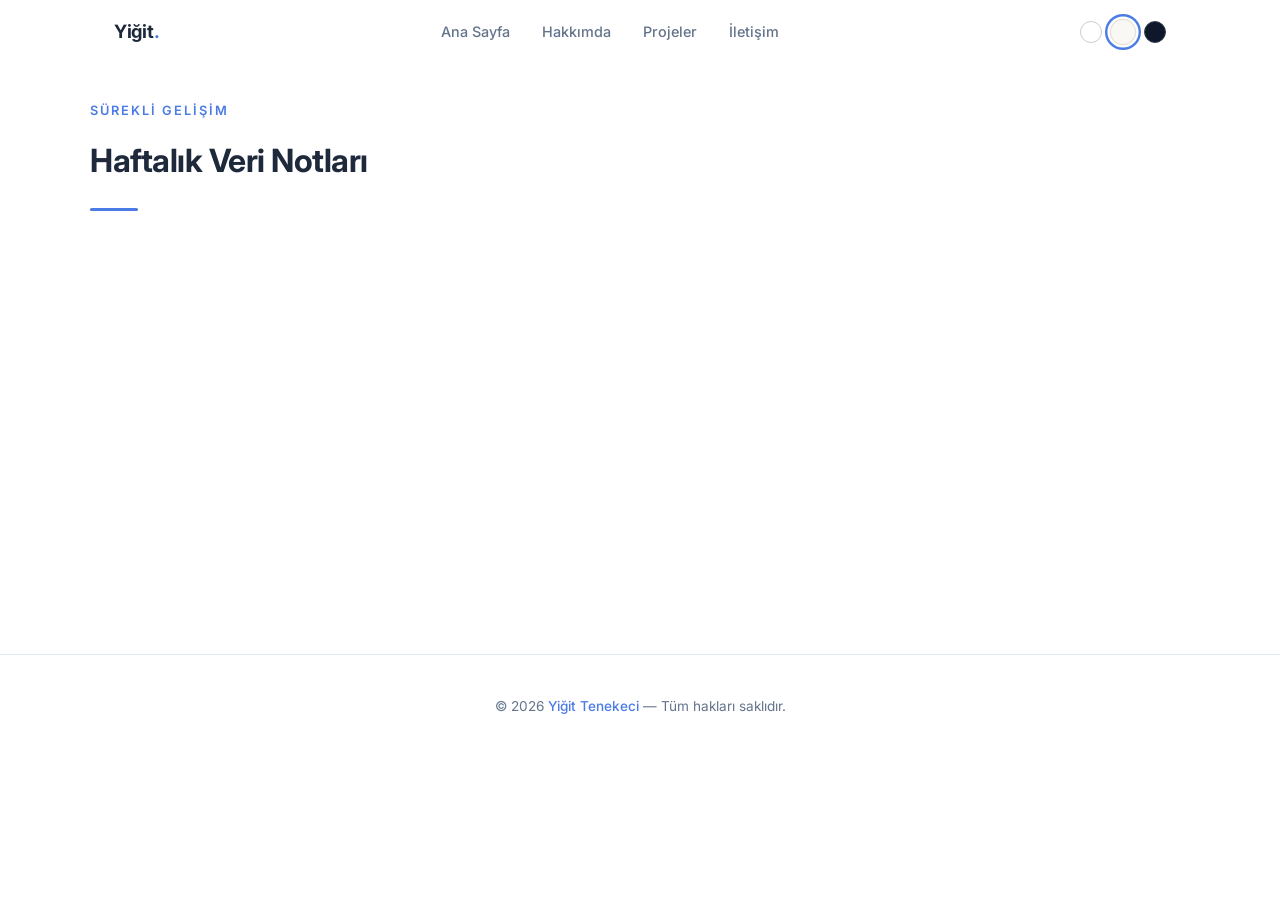
==== blog.html @ 9e3aa066 "feat: implement generic modal for blog posts" ====
<!DOCTYPE html>
<html lang="tr">
<head>
  <meta charset="UTF-8" />
  <meta name="viewport" content="width=device-width, initial-scale=1.0" />
  <title>Blog | Yiğit Tenekeci</title>
  <link rel="stylesheet" href="style.css" />
</head>
<body>
  <nav class="navbar" id="navbar">
    <div class="navbar__inner">
      <a href="index.html" class="navbar__logo">Yiğit<span>.</span></a>
      <ul class="navbar__links" id="nav-links">
        <li><a href="index.html#hero">Ana Sayfa</a></li>
        <li><a href="index.html#about">Hakkımda</a></li>
        <li><a href="index.html#projects">Projeler</a></li>
        <li><a href="index.html#contact">İletişim</a></li>
      </ul>
      <div class="theme-switcher">
        <button class="theme-btn" data-set="light" title="Açık Tema"></button>
        <button class="theme-btn active" data-set="warm" title="Sıcak Tema"></button>
        <button class="theme-btn" data-set="dark" title="Koyu Tema"></button>
      </div>
    </div>
  </nav>

  <section class="section blog" id="blog">
    <div class="section__container">
      <p class="section__label">Sürekli Gelişim</p>
      <h2 class="section__title">Haftalık Veri Notları</h2>
      <div class="section__divider"></div>
      <div class="blog__grid">
        <!-- Blog Post 1 -->
        <article class="blog-card reveal">
          <div class="blog-card__date">21 Nisan 2026</div>
          <h3 class="blog-card__title">Veri Temizliği: Neden Analiz Süresinin %80'ini Alır?</h3>
          <p class="blog-card__desc">Veri biliminde en kritik aşama olan veri temizleme (data cleaning) sürecinin önemi ve dikkat edilmesi gerekenler üzerine kısa bir değerlendirme...</p>
          <a href="javascript:void(0)" class="blog-card__link">Devamını Oku →</a>
        </article>
      </div>
    </div>
  </section>

  <footer class="footer">
    <p class="footer__text">&copy; 2026 <a href="index.html#hero">Yiğit Tenekeci</a> — Tüm hakları saklıdır.</p>
  </footer>

  <script src="script.js"></script>

  <div id="global-modal" class="modal">
    <div class="modal-content">
      <span id="close-modal" class="modal-close">&times;</span>
      <div id="modal-body"></div>
    </div>
  </div>
</body>
</html>
---- style.css ----
/* ============================================
   PORTFOLYO SİTESİ - ANA STİL DOSYASI
   ============================================ */

/* --- Google Fonts --- */
@import url('https://fonts.googleapis.com/css2?family=Inter:wght@300;400;500;600;700&display=swap');

/* --- CSS Değişkenleri (Renk Paleti) --- */
:root {
  /* LIGHT THEME (Varsayılan Beyaz) */
  --color-bg: #ffffff;
  --color-bg-alt: #f8fafc;
  --color-text: #1e293b;
  --color-text-light: #64748b;
  --color-accent: #4b7be5;
  --color-accent-hover: #3a62c4;
  --color-border: #e2e8f0;
  --color-card-bg: #ffffff;
  --color-tag-bg: #eef2ff;
  --color-tag-text: #4b7be5;
  --color-nav-bg: rgba(255, 255, 255, 0.85);
  --color-nav-mobile: rgba(255, 255, 255, 0.97);
  --font-main: 'Inter', -apple-system, BlinkMacSystemFont, 'Segoe UI', sans-serif;
  --max-width: 1100px;
  --radius: 10px;
  --shadow-sm: 0 1px 3px rgba(0, 0, 0, 0.06);
  --shadow-md: 0 4px 16px rgba(0, 0, 0, 0.08);
  --transition: 0.25s ease;
}

[data-theme="warm"] {
  --color-bg: #faf8f5;
  --color-bg-alt: #f1efe9;
  --color-text: #2d2a26;
  --color-text-light: #595551;
  --color-accent: #b8860b;
  --color-accent-hover: #9c7108;
  --color-border: #e6e2d8;
  --color-card-bg: #ffffff;
  --color-tag-bg: #fdf6e3;
  --color-tag-text: #b8860b;
  --color-nav-bg: rgba(250, 248, 245, 0.85);
  --color-nav-mobile: rgba(250, 248, 245, 0.97);
}

[data-theme="dark"] {
  --color-bg: #0f172a;
  --color-bg-alt: #1e293b;
  --color-text: #f8fafc;
  --color-text-light: #cbd5e1;
  --color-accent: #60a5fa;
  --color-accent-hover: #93c5fd;
  --color-border: #334155;
  --color-card-bg: #1e293b;
  --color-tag-bg: #334155;
  --color-tag-text: #60a5fa;
  --color-nav-bg: rgba(15, 23, 42, 0.85);
  --color-nav-mobile: rgba(15, 23, 42, 0.97);
}

/* --- Reset & Temel --- */
*,
*::before,
*::after {
  margin: 0;
  padding: 0;
  box-sizing: border-box;
}

html {
  scroll-behavior: smooth;
  scroll-padding-top: 80px;
}

body {
  font-family: var(--font-main);
  color: var(--color-text);
  background-color: var(--color-bg);
  line-height: 1.7;
  -webkit-font-smoothing: antialiased;
}

img {
  max-width: 100%;
  display: block;
}

a {
  text-decoration: none;
  color: inherit;
}

/* --- Navbar --- */
.navbar {
  position: fixed;
  top: 0;
  left: 0;
  width: 100%;
  z-index: 100;
  background-color: var(--color-nav-bg);
  backdrop-filter: blur(12px);
  -webkit-backdrop-filter: blur(12px);
  border-bottom: 1px solid transparent;
  transition: border-color var(--transition), box-shadow var(--transition);
}

.navbar.scrolled {
  border-bottom-color: var(--color-border);
  box-shadow: var(--shadow-sm);
}

.navbar__inner {
  max-width: var(--max-width);
  margin: 0 auto;
  padding: 0 24px;
  height: 64px;
  display: flex;
  align-items: center;
  justify-content: space-between;
}

/* BURAYA KENDİ İSMİNİZİ / LOGONUZU YAZIN */
.navbar__logo {
  font-weight: 700;
  font-size: 1.15rem;
  color: var(--color-text);
  letter-spacing: -0.3px;
}

.navbar__logo span {
  color: var(--color-accent);
}

.navbar__links {
  display: flex;
  align-items: center;
  gap: 32px;
  list-style: none;
}

.navbar__links a {
  font-size: 0.9rem;
  font-weight: 500;
  color: var(--color-text-light);
  transition: color var(--transition);
  position: relative;
}

.navbar__links a::after {
  content: '';
  position: absolute;
  bottom: -4px;
  left: 0;
  width: 0;
  height: 2px;
  background-color: var(--color-accent);
  transition: width var(--transition);
}

.navbar__links a:hover {
  color: var(--color-text);
}

.navbar__links a:hover::after {
  width: 100%;
}

/* Theme Switcher */
.theme-switcher {
  display: flex;
  gap: 10px;
  align-items: center;
  margin-left: 20px;
}

.theme-btn {
  width: 22px;
  height: 22px;
  border-radius: 50%;
  cursor: pointer;
  transition: transform 0.2s, box-shadow 0.2s;
}

.theme-btn.active {
  transform: scale(1.2);
  box-shadow: 0 0 0 2px var(--color-bg), 0 0 0 4px var(--color-accent);
}

.theme-btn[data-set="light"] { background-color: #ffffff; border: 1px solid #ccc; }
.theme-btn[data-set="warm"] { background-color: #faf8f5; border: 1px solid #e6e2d8; }
.theme-btn[data-set="dark"] { background-color: #0f172a; border: 1px solid #334155; }

/* Hamburger Menü (Mobil) */
.navbar__hamburger {
  display: none;
  flex-direction: column;
  gap: 5px;
  cursor: pointer;
  background: none;
  border: none;
  padding: 4px;
}

.navbar__hamburger span {
  display: block;
  width: 22px;
  height: 2px;
  background-color: var(--color-text);
  border-radius: 2px;
  transition: transform var(--transition), opacity var(--transition);
}

/* --- Bölüm Ortak --- */
.section {
  padding: 100px 24px;
}

.section__container {
  max-width: var(--max-width);
  margin: 0 auto;
}

.section__label {
  font-size: 0.8rem;
  font-weight: 600;
  text-transform: uppercase;
  letter-spacing: 2px;
  color: var(--color-accent);
  margin-bottom: 12px;
}

.section__title {
  font-size: 2rem;
  font-weight: 700;
  color: var(--color-text);
  margin-bottom: 20px;
  letter-spacing: -0.5px;
}

.section__divider {
  width: 48px;
  height: 3px;
  background-color: var(--color-accent);
  border-radius: 2px;
  margin-bottom: 40px;
}

/* --- Hero Bölümü --- */
.hero {
  min-height: 100vh;
  display: flex;
  align-items: center;
  justify-content: center;
  text-align: center;
  padding: 120px 24px 100px;
  background-color: var(--color-bg);
}

.hero__content {
  max-width: 680px;
}

.hero__greeting {
  font-size: 1rem;
  font-weight: 500;
  color: var(--color-accent);
  margin-bottom: 16px;
  letter-spacing: 1px;
}

/* BURAYA KENDİ İSMİNİZİ YAZIN */
.hero__name {
  font-size: clamp(2.2rem, 5vw, 3.5rem);
  font-weight: 700;
  color: var(--color-text);
  line-height: 1.15;
  margin-bottom: 12px;
  letter-spacing: -1px;
}

/* BURAYA KENDİ UNVANINIZI YAZIN */
.hero__title {
  font-size: clamp(1.1rem, 2.5vw, 1.35rem);
  font-weight: 400;
  color: var(--color-text-light);
  margin-bottom: 24px;
}

.hero__description {
  font-size: 1.05rem;
  color: var(--color-text-light);
  line-height: 1.8;
  margin-bottom: 40px;
  max-width: 540px;
  margin-left: auto;
  margin-right: auto;
}

.hero__actions {
  display: flex;
  gap: 16px;
  justify-content: center;
  flex-wrap: wrap;
}

.hero__cta {
  display: inline-flex;
  align-items: center;
  gap: 8px;
  padding: 14px 32px;
  background-color: var(--color-accent);
  color: #ffffff;
  font-family: var(--font-main);
  font-size: 0.95rem;
  font-weight: 600;
  border: none;
  border-radius: var(--radius);
  cursor: pointer;
  transition: background-color var(--transition), transform var(--transition), box-shadow var(--transition);
}

.hero__cta:hover {
  background-color: var(--color-accent-hover);
  transform: translateY(-2px);
  box-shadow: 0 6px 20px rgba(75, 123, 229, 0.3);
}

.hero__cta svg {
  width: 16px;
  height: 16px;
  transition: transform var(--transition);
}

.hero__cta:hover svg {
  transform: translateY(2px);
}

.hero__cta--secondary {
  background-color: transparent;
  color: var(--color-text);
  border: 2px solid var(--color-border);
}

.hero__cta--secondary:hover {
  background-color: var(--color-bg-alt);
  border-color: var(--color-accent);
  color: var(--color-accent);
  box-shadow: none;
}

/* --- Hakkımda Bölümü --- */
.about {
  background-color: var(--color-bg-alt);
}

.about__grid {
  display: grid;
  grid-template-columns: 1fr 1fr;
  gap: 60px;
  align-items: start;
}

/* BURAYA KENDİ PROFİL METNİNİZİ YAZIN */
.about__text p {
  font-size: 1rem;
  color: var(--color-text-light);
  margin-bottom: 16px;
  line-height: 1.8;
}

.about__text p:last-child {
  margin-bottom: 0;
}

.about__highlights {
  display: grid;
  grid-template-columns: 1fr 1fr;
  gap: 20px;
}

.highlight-card {
  background-color: var(--color-card-bg);
  border: 1px solid var(--color-border);
  border-radius: var(--radius);
  padding: 24px;
  transition: box-shadow var(--transition), transform var(--transition);
}

.highlight-card:hover {
  box-shadow: var(--shadow-md);
  transform: translateY(-2px);
}

.highlight-card__icon {
  font-size: 1.5rem;
  margin-bottom: 12px;
}

.highlight-card__title {
  font-size: 0.95rem;
  font-weight: 600;
  color: var(--color-text);
  margin-bottom: 6px;
}

.highlight-card__desc {
  font-size: 0.85rem;
  color: var(--color-text-light);
  line-height: 1.6;
}

.projects__subtitle {
  font-size: 1.35rem;
  font-weight: 600;
  color: var(--color-text);
  margin-bottom: 24px;
  display: flex;
  align-items: center;
  gap: 12px;
}

.projects__subtitle::after {
  content: '';
  flex-grow: 1;
  height: 1px;
  background-color: var(--color-border);
}

.projects__header {
  display: flex;
  justify-content: space-between;
  align-items: center;
  margin-bottom: 32px;
  flex-wrap: wrap;
  gap: 20px;
}

.projects__filters {
  display: flex;
  gap: 8px;
}

.filter-btn {
  padding: 8px 16px;
  border-radius: 50px;
  border: 1px solid var(--color-border);
  background: var(--color-bg);
  color: var(--color-text-light);
  font-size: 0.85rem;
  font-weight: 500;
  cursor: pointer;
  transition: all var(--transition);
}

.filter-btn:hover {
  border-color: var(--color-accent);
  color: var(--color-accent);
}

.filter-btn.active {
  background-color: var(--color-accent);
  color: #ffffff;
  border-color: var(--color-accent);
}

/* --- Projeler Bölümü --- */
.projects__grid {
  display: grid;
  grid-template-columns: repeat(auto-fill, minmax(320px, 1fr));
  gap: 28px;
}

/* BURAYA KENDİ PROJELERİNİZİ EKLEYİN — her kart bir proje */
.project-card {
  background-color: var(--color-card-bg);
  border: 1px solid var(--color-border);
  border-radius: var(--radius);
  padding: 32px 28px;
  transition: box-shadow var(--transition), transform var(--transition);
  display: flex;
  flex-direction: column;
}

.project-card:hover {
  box-shadow: var(--shadow-md);
  transform: translateY(-4px);
}

.project-card__number {
  font-size: 0.8rem;
  font-weight: 700;
  color: var(--color-accent);
  margin-bottom: 16px;
  letter-spacing: 1px;
}

.project-card__title {
  font-size: 1.15rem;
  font-weight: 600;
  color: var(--color-text);
  margin-bottom: 12px;
}

.project-card__desc {
  font-size: 0.9rem;
  color: var(--color-text-light);
  line-height: 1.7;
  margin-bottom: 20px;
  flex-grow: 1;
}

.project-card__tags {
  display: flex;
  flex-wrap: wrap;
  gap: 8px;
}

.tag {
  display: inline-block;
  font-size: 0.75rem;
  font-weight: 500;
  padding: 5px 12px;
  background-color: var(--color-tag-bg);
  color: var(--color-tag-text);
  border-radius: 50px;
  letter-spacing: 0.3px;
}

.project-card__link {
  display: inline-flex;
  align-items: center;
  gap: 6px;
  margin-top: 20px;
  font-size: 0.85rem;
  font-weight: 600;
  color: var(--color-accent);
  transition: color var(--transition);
}

.project-card__link:hover {
  color: var(--color-accent-hover);
}

.project-card__link svg {
  width: 16px;
  height: 16px;
}

/* --- İletişim Bölümü --- */
.contact {
  background-color: var(--color-bg-alt);
}

.contact__grid {
  display: grid;
  grid-template-columns: 1fr 1.5fr;
  gap: 60px;
  align-items: start;
}

.contact__subtitle {
  font-size: 1.25rem;
  margin-bottom: 16px;
}

.contact__desc {
  color: var(--color-text-light);
  margin-bottom: 32px;
}

.contact__details {
  display: flex;
  flex-direction: column;
  gap: 24px;
}

.contact__item {
  display: flex;
  gap: 16px;
  align-items: center;
}

.contact__icon {
  width: 44px;
  height: 44px;
  background-color: var(--color-card-bg);
  border: 1px solid var(--color-border);
  border-radius: 50%;
  display: flex;
  align-items: center;
  justify-content: center;
  font-size: 1.2rem;
}

.contact__item h4 {
  font-size: 0.9rem;
  margin-bottom: 2px;
}

.contact__item p {
  font-size: 0.85rem;
  color: var(--color-text-light);
}

.contact__form {
  background-color: var(--color-card-bg);
  padding: 40px;
  border-radius: var(--radius);
  border: 1px solid var(--color-border);
  box-shadow: var(--shadow-sm);
}

.form__group {
  margin-bottom: 20px;
}

.form__group label {
  display: block;
  font-size: 0.85rem;
  font-weight: 500;
  margin-bottom: 8px;
}

.form__group input,
.form__group textarea {
  width: 100%;
  padding: 12px 16px;
  border-radius: var(--radius);
  border: 1px solid var(--color-border);
  background-color: var(--color-bg);
  color: var(--color-text);
  font-family: var(--font-main);
  font-size: 0.95rem;
  transition: border-color var(--transition), box-shadow var(--transition);
}

.form__group input:focus,
.form__group textarea:focus {
  outline: none;
  border-color: var(--color-accent);
  box-shadow: 0 0 0 3px rgba(75, 123, 229, 0.1);
}

.form__submit {
  width: 100%;
  justify-content: center;
}

.form__status {
  margin-top: 16px;
  font-size: 0.9rem;
  text-align: center;
}

.form__status.success { color: #10b981; }
.form__status.error { color: #ef4444; }

/* --- Footer --- */
.footer {
  padding: 40px 24px;
  text-align: center;
  border-top: 1px solid var(--color-border);
}

.footer__text {
  font-size: 0.85rem;
  color: var(--color-text-light);
}

.footer__text a {
  color: var(--color-accent);
  font-weight: 500;
  transition: color var(--transition);
}

.footer__text a:hover {
  color: var(--color-accent-hover);
}

/* ============================================
   RESPONSIVE TASARIM
   ============================================ */

/* Tablet */
@media (max-width: 768px) {
  .navbar__links {
    position: fixed;
    top: 64px;
    left: 0;
    width: 100%;
    flex-direction: column;
    background-color: var(--color-nav-mobile);
    backdrop-filter: blur(12px);
    padding: 24px;
    gap: 20px;
    border-bottom: 1px solid var(--color-border);
    transform: translateY(-120%);
    opacity: 0;
    transition: transform 0.3s ease, opacity 0.3s ease;
    pointer-events: none;
  }

  .navbar__links.active {
    transform: translateY(0);
    opacity: 1;
    pointer-events: all;
  }

  .navbar__hamburger {
    display: flex;
  }

  .navbar__hamburger.active span:nth-child(1) {
    transform: rotate(45deg) translate(5px, 5px);
  }
  .navbar__hamburger.active span:nth-child(2) {
    opacity: 0;
  }
  .navbar__hamburger.active span:nth-child(3) {
    transform: rotate(-45deg) translate(5px, -5px);
  }

  .about__grid {
    grid-template-columns: 1fr;
    gap: 40px;
  }

  .section {
    padding: 72px 20px;
  }

  .section__title {
    font-size: 1.65rem;
  }

  .projects__grid {
    grid-template-columns: 1fr;
  }

  .contact__grid {
    grid-template-columns: 1fr;
    gap: 40px;
  }

  .contact__form {
    padding: 24px;
  }
}

/* Mobil */
@media (max-width: 480px) {
  .hero {
    padding: 100px 20px 72px;
  }

  .hero__description {
    font-size: 0.95rem;
  }

  .about__highlights {
    grid-template-columns: 1fr;
  }

  .section {
    padding: 56px 16px;
  }
}

/* --- Reveal (Fade-in) Animasyonu --- */
.reveal {
  opacity: 0;
  transform: translateY(24px);
  transition: opacity 0.6s ease, transform 0.6s ease;
}

.reveal.revealed {
  opacity: 1;
  transform: translateY(0);
}


/* --- New styles for recommendations --- */
.project-card__case-study {
  margin-top: 20px;
  display: inline-block;
  padding: 8px 16px;
  background-color: var(--color-accent);
  color: #fff;
  font-size: 0.85rem;
  font-weight: 600;
  border-radius: 6px;
  transition: all var(--transition);
  text-align: center;
}
.project-card__case-study:hover {
  background-color: var(--color-accent-hover);
  transform: translateY(-2px);
}
.highlight-category {
  margin-bottom: 30px;
}
.highlight-category__title {
  font-size: 1rem;
  font-weight: 700;
  color: var(--color-text);
  margin-bottom: 15px;
  display: flex;
  align-items: center;
  gap: 8px;
}
.highlight-category__grid {
  display: grid;
  grid-template-columns: repeat(auto-fill, minmax(200px, 1fr));
  gap: 15px;
}
.learning {
  background-color: var(--color-bg-alt);
}
.learning__grid {
  display: grid;
  grid-template-columns: repeat(auto-fill, minmax(300px, 1fr));
  gap: 20px;
}
.learning-card {
  background-color: var(--color-card-bg);
  border: 1px solid var(--color-border);
  border-radius: var(--radius);
  padding: 24px;
  transition: all var(--transition);
}
.learning-card:hover {
  transform: translateY(-4px);
  box-shadow: var(--shadow-md);
}
.learning-card__date {
  font-size: 0.75rem;
  color: var(--color-accent);
  font-weight: 600;
  margin-bottom: 8px;
}
.learning-card__title {
  font-size: 1.1rem;
  font-weight: 600;
  color: var(--color-text);
  margin-bottom: 8px;
}
.learning-card__desc {
  font-size: 0.9rem;
  color: var(--color-text-light);
  line-height: 1.6;
}


/* --- Blog Section Styles --- */
.blog__grid {
  display: grid;
  grid-template-columns: repeat(auto-fill, minmax(300px, 1fr));
  gap: 24px;
}
.blog-card {
  background-color: var(--color-card-bg);
  border: 1px solid var(--color-border);
  border-radius: var(--radius);
  padding: 24px;
  transition: all var(--transition);
  display: flex;
  flex-direction: column;
}
.blog-card:hover {
  transform: translateY(-5px);
  box-shadow: var(--shadow-md);
}
.blog-card__date {
  font-size: 0.8rem;
  color: var(--color-accent);
  font-weight: 600;
  margin-bottom: 12px;
}
.blog-card__title {
  font-size: 1.2rem;
  font-weight: 600;
  color: var(--color-text);
  margin-bottom: 12px;
}
.blog-card__desc {
  font-size: 0.95rem;
  color: var(--color-text-light);
  line-height: 1.6;
  margin-bottom: 20px;
}
.blog-card__link {
  margin-top: auto;
  font-size: 0.9rem;
  font-weight: 600;
  color: var(--color-accent);
  transition: color var(--transition);
}
.blog-card__link:hover {
  color: var(--color-accent-hover);
}


/* --- Robust Modal System --- */
.modal {
  display: none; 
  position: fixed; 
  z-index: 9999; 
  left: 0; 
  top: 0; 
  width: 100%; 
  height: 100%; 
  background-color: rgba(0,0,0,0.8); 
  backdrop-filter: blur(8px); 
  align-items: center; 
  justify-content: center;
  opacity: 0;
  transition: opacity 0.3s ease;
}
.modal.active {
  display: flex;
  opacity: 1;
}
.modal-content {
  background-color: var(--color-bg); 
  border: 1px solid var(--color-border); 
  border-radius: var(--radius); 
  width: 90%; 
  max-width: 700px; 
  max-height: 80vh; 
  overflow-y: auto; 
  padding: 40px; 
  position: relative; 
  color: var(--color-text);
  box-shadow: var(--shadow-md);
}
.modal-close {
  position: absolute; 
  right: 20px; 
  top: 20px; 
  cursor: pointer; 
  font-size: 2rem; 
  color: var(--color-text-light);
  line-height: 1;
}
.modal-close:hover {
  color: var(--color-accent);
}
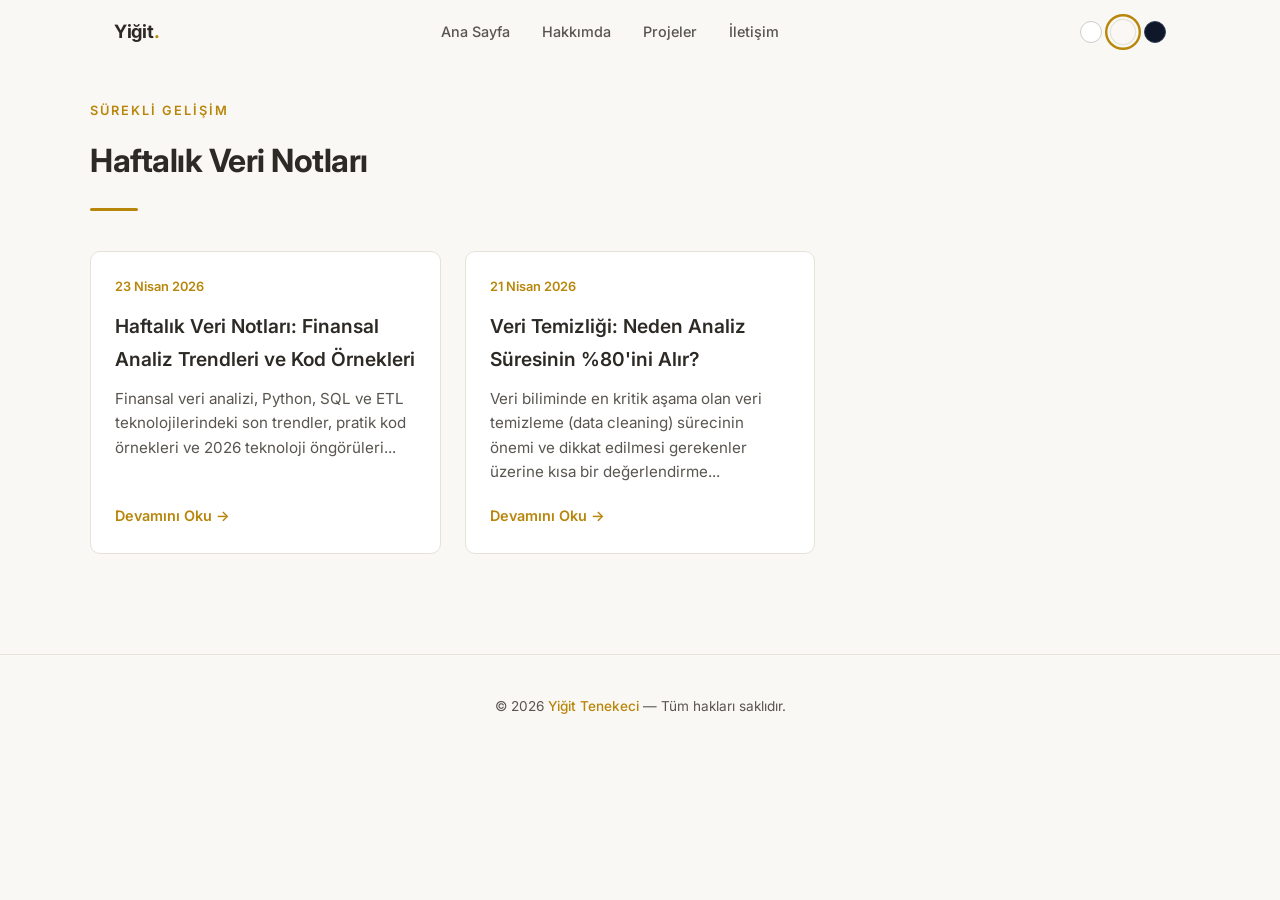
==== commit d50e64c7: "Add weekly data notes blog post: Financial analysis trends and code examples" ====
--- a/blog.html
+++ b/blog.html
@@ -32,6 +32,14 @@
       <div class="blog__grid">
         <!-- Blog Post 1 -->
         <article class="blog-card reveal">
+          <div class="blog-card__date">23 Nisan 2026</div>
+          <h3 class="blog-card__title">Haftalık Veri Notları: Finansal Analiz Trendleri ve Kod Örnekleri</h3>
+          <p class="blog-card__desc">Finansal veri analizi, Python, SQL ve ETL teknolojilerindeki son trendler, pratik kod örnekleri ve 2026 teknoloji öngörüleri...</p>
+          <a href="weekly-data-notes-2026-04-23.html" class="blog-card__link">Devamını Oku →</a>
+        </article>
+        
+        <!-- Blog Post 2 -->
+        <article class="blog-card reveal">
           <div class="blog-card__date">21 Nisan 2026</div>
           <h3 class="blog-card__title">Veri Temizliği: Neden Analiz Süresinin %80'ini Alır?</h3>
           <p class="blog-card__desc">Veri biliminde en kritik aşama olan veri temizleme (data cleaning) sürecinin önemi ve dikkat edilmesi gerekenler üzerine kısa bir değerlendirme...</p>
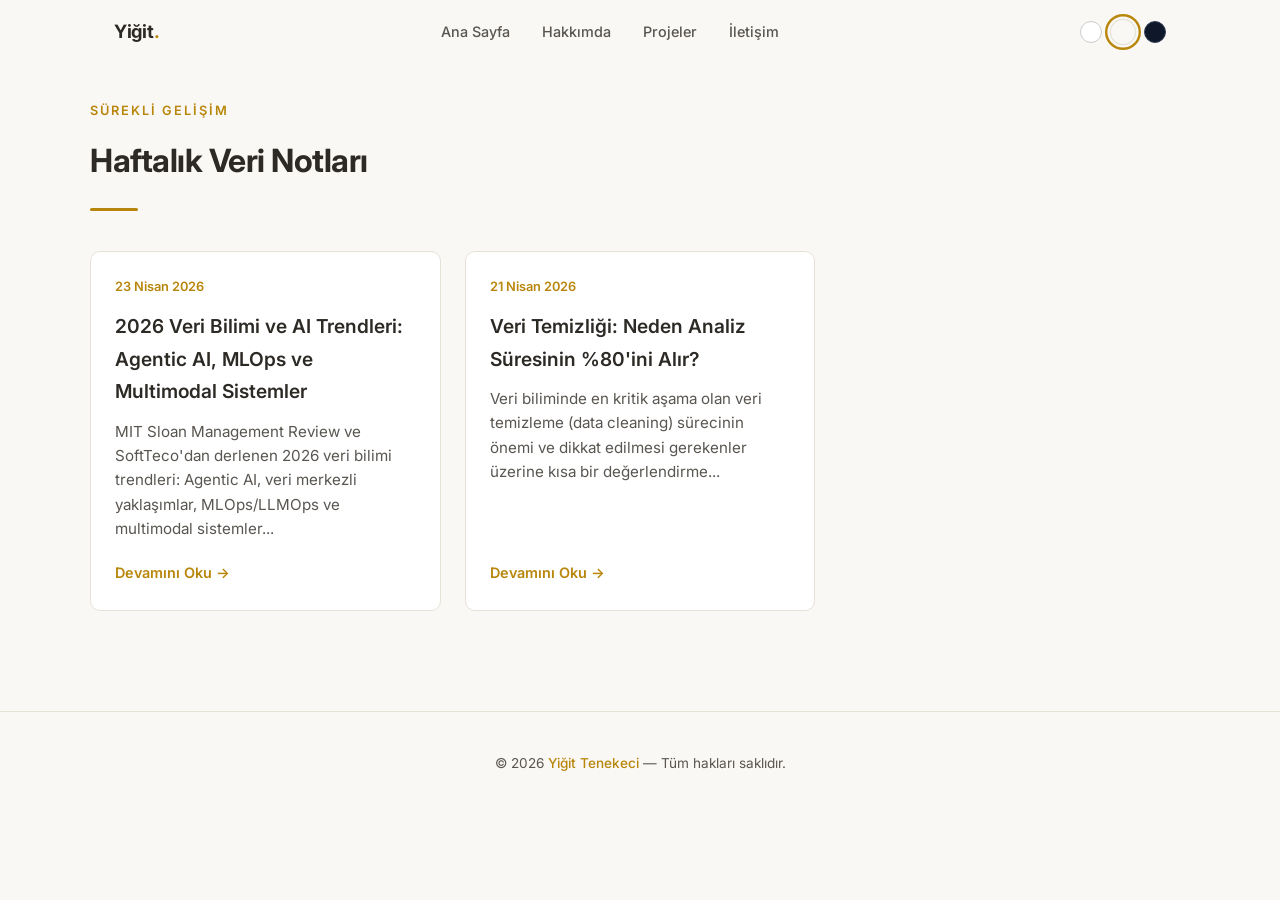
==== commit b62d3979: "Weekly Data Notes: 2026 Veri Bilimi ve AI Trendleri - Agentic AI, MLOps, Multimodal Sistemler" ====
--- a/blog.html
+++ b/blog.html
@@ -33,8 +33,8 @@
         <!-- Blog Post 1 -->
         <article class="blog-card reveal">
           <div class="blog-card__date">23 Nisan 2026</div>
-          <h3 class="blog-card__title">Haftalık Veri Notları: Finansal Analiz Trendleri ve Kod Örnekleri</h3>
-          <p class="blog-card__desc">Finansal veri analizi, Python, SQL ve ETL teknolojilerindeki son trendler, pratik kod örnekleri ve 2026 teknoloji öngörüleri...</p>
+          <h3 class="blog-card__title">2026 Veri Bilimi ve AI Trendleri: Agentic AI, MLOps ve Multimodal Sistemler</h3>
+          <p class="blog-card__desc">MIT Sloan Management Review ve SoftTeco'dan derlenen 2026 veri bilimi trendleri: Agentic AI, veri merkezli yaklaşımlar, MLOps/LLMOps ve multimodal sistemler...</p>
           <a href="weekly-data-notes-2026-04-23.html" class="blog-card__link">Devamını Oku →</a>
         </article>
         
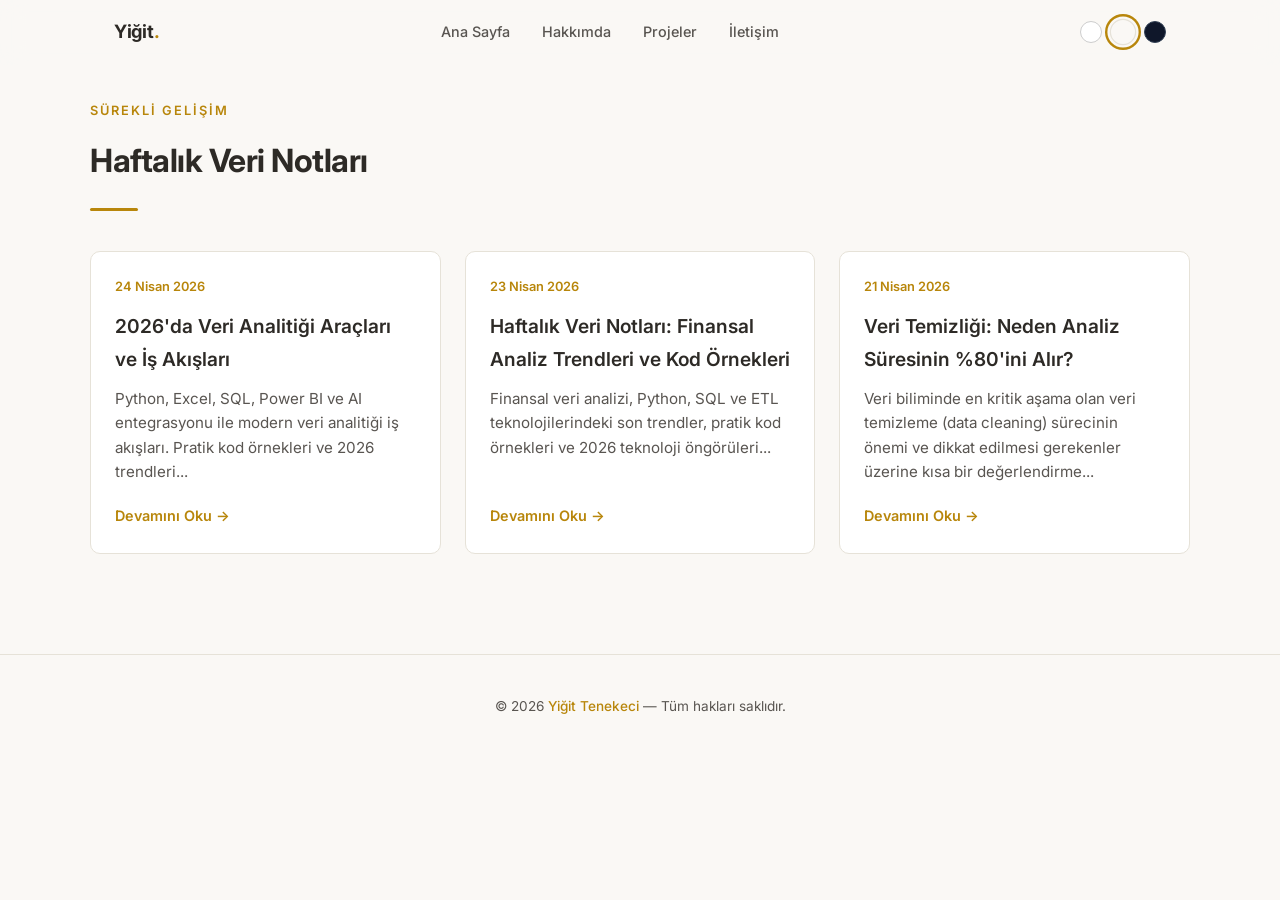
==== commit d97b267c: "Weekly blog post: 2026 Data Analytics Tools and Workflows - Multi-model content generation" ====
--- a/blog.html
+++ b/blog.html
@@ -32,13 +32,21 @@
       <div class="blog__grid">
         <!-- Blog Post 1 -->
         <article class="blog-card reveal">
+          <div class="blog-card__date">24 Nisan 2026</div>
+          <h3 class="blog-card__title">2026'da Veri Analitiği Araçları ve İş Akışları</h3>
+          <p class="blog-card__desc">Python, Excel, SQL, Power BI ve AI entegrasyonu ile modern veri analitiği iş akışları. Pratik kod örnekleri ve 2026 trendleri...</p>
+          <a href="weekly-data-notes-2026-04-24.html" class="blog-card__link">Devamını Oku →</a>
+        </article>
+        
+        <!-- Blog Post 2 -->
+        <article class="blog-card reveal">
           <div class="blog-card__date">23 Nisan 2026</div>
-          <h3 class="blog-card__title">2026 Veri Bilimi ve AI Trendleri: Agentic AI, MLOps ve Multimodal Sistemler</h3>
-          <p class="blog-card__desc">MIT Sloan Management Review ve SoftTeco'dan derlenen 2026 veri bilimi trendleri: Agentic AI, veri merkezli yaklaşımlar, MLOps/LLMOps ve multimodal sistemler...</p>
+          <h3 class="blog-card__title">Haftalık Veri Notları: Finansal Analiz Trendleri ve Kod Örnekleri</h3>
+          <p class="blog-card__desc">Finansal veri analizi, Python, SQL ve ETL teknolojilerindeki son trendler, pratik kod örnekleri ve 2026 teknoloji öngörüleri...</p>
           <a href="weekly-data-notes-2026-04-23.html" class="blog-card__link">Devamını Oku →</a>
         </article>
         
-        <!-- Blog Post 2 -->
+        <!-- Blog Post 3 -->
         <article class="blog-card reveal">
           <div class="blog-card__date">21 Nisan 2026</div>
           <h3 class="blog-card__title">Veri Temizliği: Neden Analiz Süresinin %80'ini Alır?</h3>
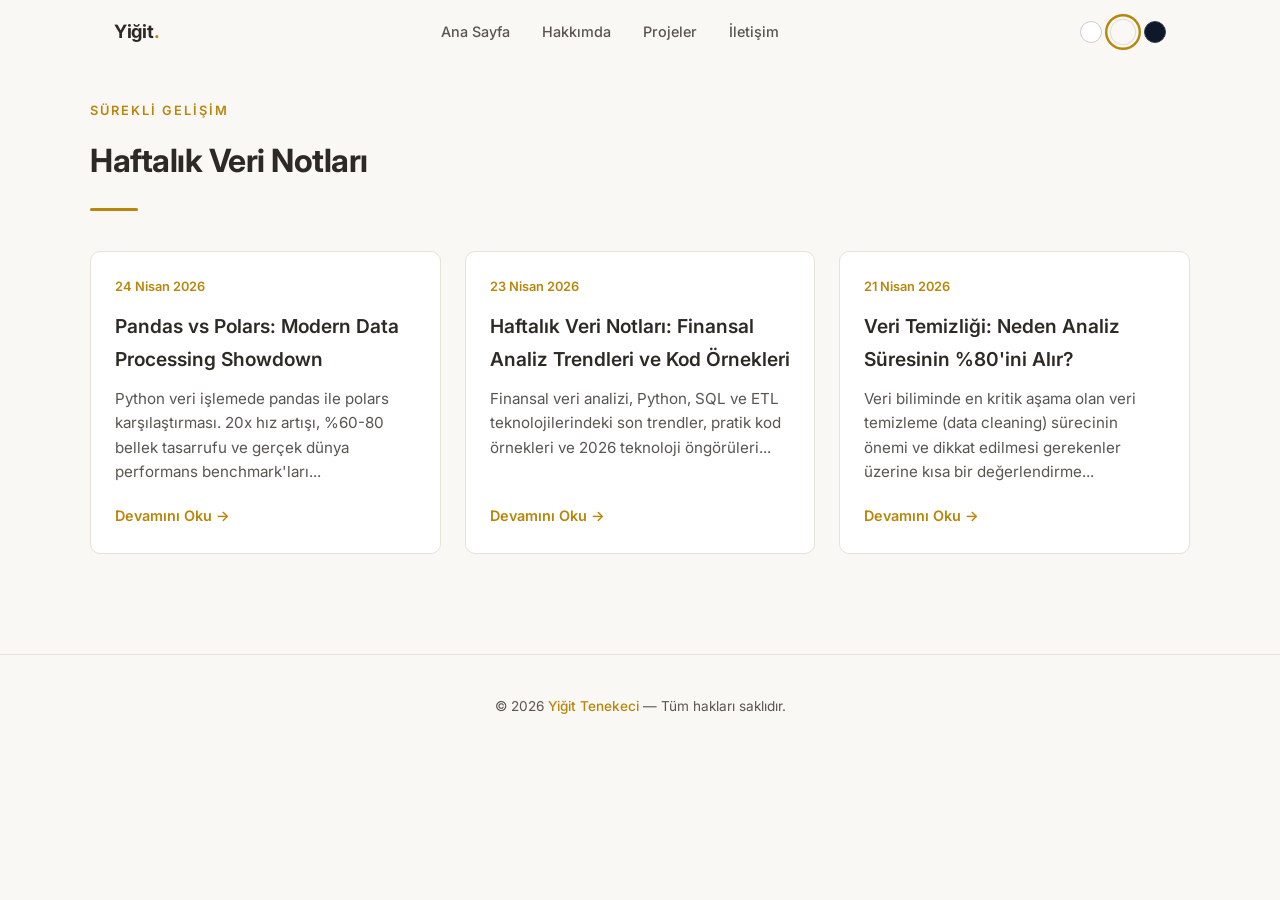
==== commit ba5fea63: "Weekly Data Notes: Pandas vs Polars Performance Comparison - 20x speed improvements, 60-80% memory r" ====
--- a/blog.html
+++ b/blog.html
@@ -30,15 +30,15 @@
       <h2 class="section__title">Haftalık Veri Notları</h2>
       <div class="section__divider"></div>
       <div class="blog__grid">
-        <!-- Blog Post 1 -->
+        <!-- New Blog Post -->
         <article class="blog-card reveal">
           <div class="blog-card__date">24 Nisan 2026</div>
-          <h3 class="blog-card__title">2026'da Veri Analitiği Araçları ve İş Akışları</h3>
-          <p class="blog-card__desc">Python, Excel, SQL, Power BI ve AI entegrasyonu ile modern veri analitiği iş akışları. Pratik kod örnekleri ve 2026 trendleri...</p>
+          <h3 class="blog-card__title">Pandas vs Polars: Modern Data Processing Showdown</h3>
+          <p class="blog-card__desc">Python veri işlemede pandas ile polars karşılaştırması. 20x hız artışı, %60-80 bellek tasarrufu ve gerçek dünya performans benchmark'ları...</p>
           <a href="weekly-data-notes-2026-04-24.html" class="blog-card__link">Devamını Oku →</a>
         </article>
         
-        <!-- Blog Post 2 -->
+        <!-- Blog Post 1 -->
         <article class="blog-card reveal">
           <div class="blog-card__date">23 Nisan 2026</div>
           <h3 class="blog-card__title">Haftalık Veri Notları: Finansal Analiz Trendleri ve Kod Örnekleri</h3>
@@ -46,12 +46,12 @@
           <a href="weekly-data-notes-2026-04-23.html" class="blog-card__link">Devamını Oku →</a>
         </article>
         
-        <!-- Blog Post 3 -->
+        <!-- Blog Post 2 -->
         <article class="blog-card reveal">
           <div class="blog-card__date">21 Nisan 2026</div>
           <h3 class="blog-card__title">Veri Temizliği: Neden Analiz Süresinin %80'ini Alır?</h3>
           <p class="blog-card__desc">Veri biliminde en kritik aşama olan veri temizleme (data cleaning) sürecinin önemi ve dikkat edilmesi gerekenler üzerine kısa bir değerlendirme...</p>
-          <a href="javascript:void(0)" class="blog-card__link">Devamını Oku →</a>
+          <a href="data-cleaning-importance.html" class="blog-card__link">Devamını Oku →</a>
         </article>
       </div>
     </div>
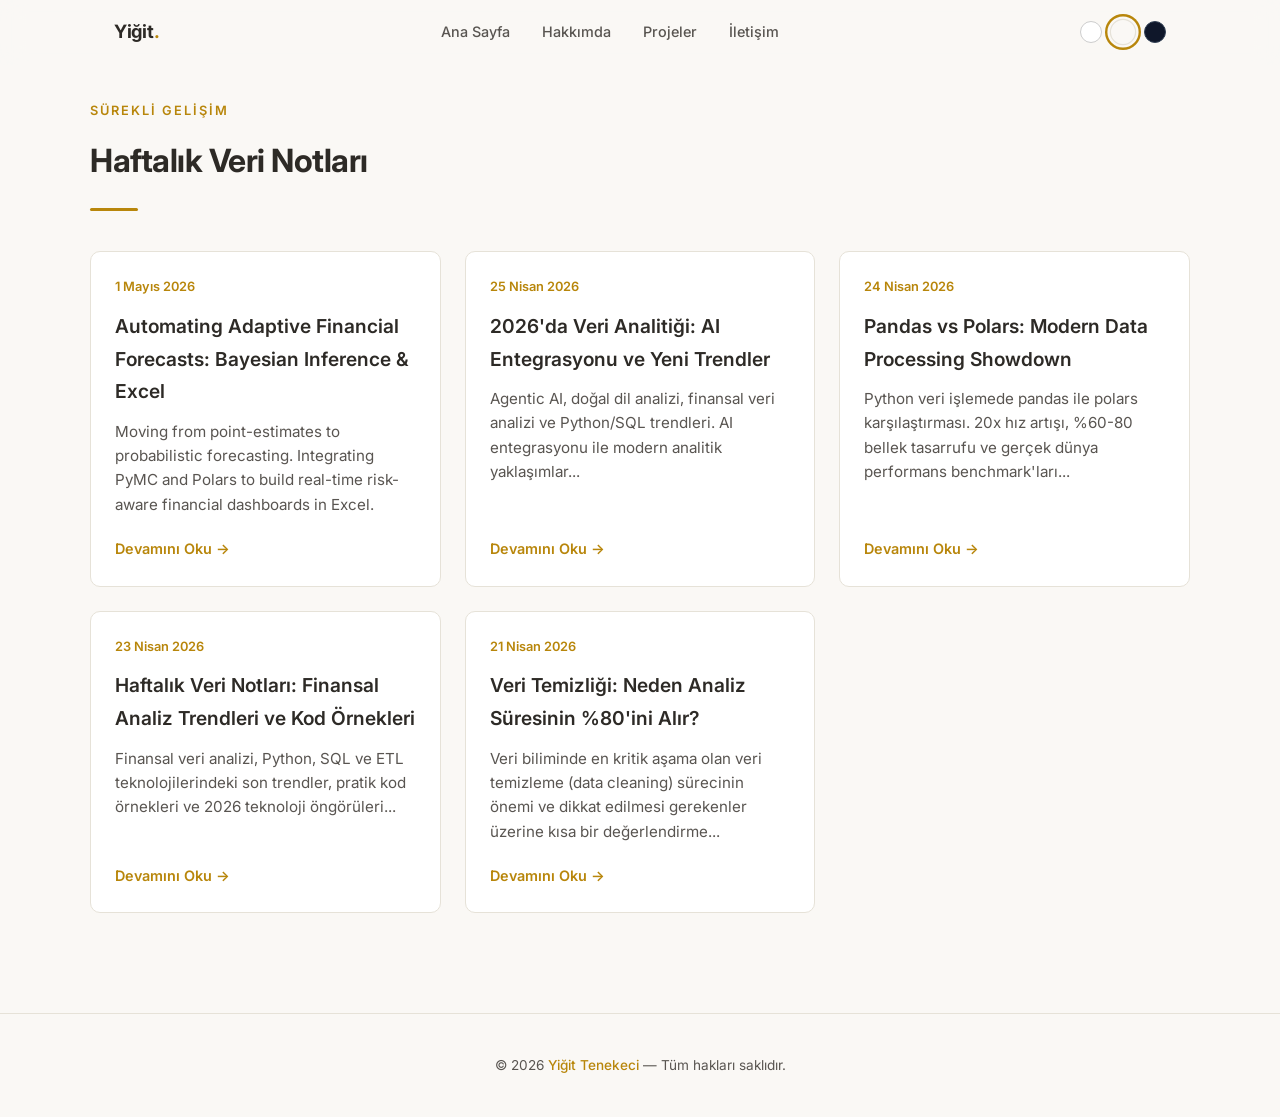
==== commit 65e5a304: "Resolve merge conflicts in blog.html and add May 1st post" ====
--- a/blog.html
+++ b/blog.html
@@ -30,7 +30,23 @@
       <h2 class="section__title">Haftalık Veri Notları</h2>
       <div class="section__divider"></div>
       <div class="blog__grid">
-        <!-- New Blog Post -->
+        <!-- Blog Post 1 - Newest -->
+        <article class="blog-card reveal">
+          <div class="blog-card__date">1 Mayıs 2026</div>
+          <h3 class="blog-card__title">Automating Adaptive Financial Forecasts: Bayesian Inference & Excel</h3>
+          <p class="blog-card__desc">Moving from point-estimates to probabilistic forecasting. Integrating PyMC and Polars to build real-time risk-aware financial dashboards in Excel.</p>
+          <a href="weekly-data-notes-2026-05-01.html" class="blog-card__link">Devamını Oku →</a>
+        </article>
+        
+        <!-- Blog Post 2 -->
+        <article class="blog-card reveal">
+          <div class="blog-card__date">25 Nisan 2026</div>
+          <h3 class="blog-card__title">2026'da Veri Analitiği: AI Entegrasyonu ve Yeni Trendler</h3>
+          <p class="blog-card__desc">Agentic AI, doğal dil analizi, finansal veri analizi ve Python/SQL trendleri. AI entegrasyonu ile modern analitik yaklaşımlar...</p>
+          <a href="weekly-data-notes-2026-04-25.html" class="blog-card__link">Devamını Oku →</a>
+        </article>
+        
+        <!-- Blog Post 3 -->
         <article class="blog-card reveal">
           <div class="blog-card__date">24 Nisan 2026</div>
           <h3 class="blog-card__title">Pandas vs Polars: Modern Data Processing Showdown</h3>
@@ -38,7 +54,7 @@
           <a href="weekly-data-notes-2026-04-24.html" class="blog-card__link">Devamını Oku →</a>
         </article>
         
-        <!-- Blog Post 1 -->
+        <!-- Blog Post 4 -->
         <article class="blog-card reveal">
           <div class="blog-card__date">23 Nisan 2026</div>
           <h3 class="blog-card__title">Haftalık Veri Notları: Finansal Analiz Trendleri ve Kod Örnekleri</h3>
